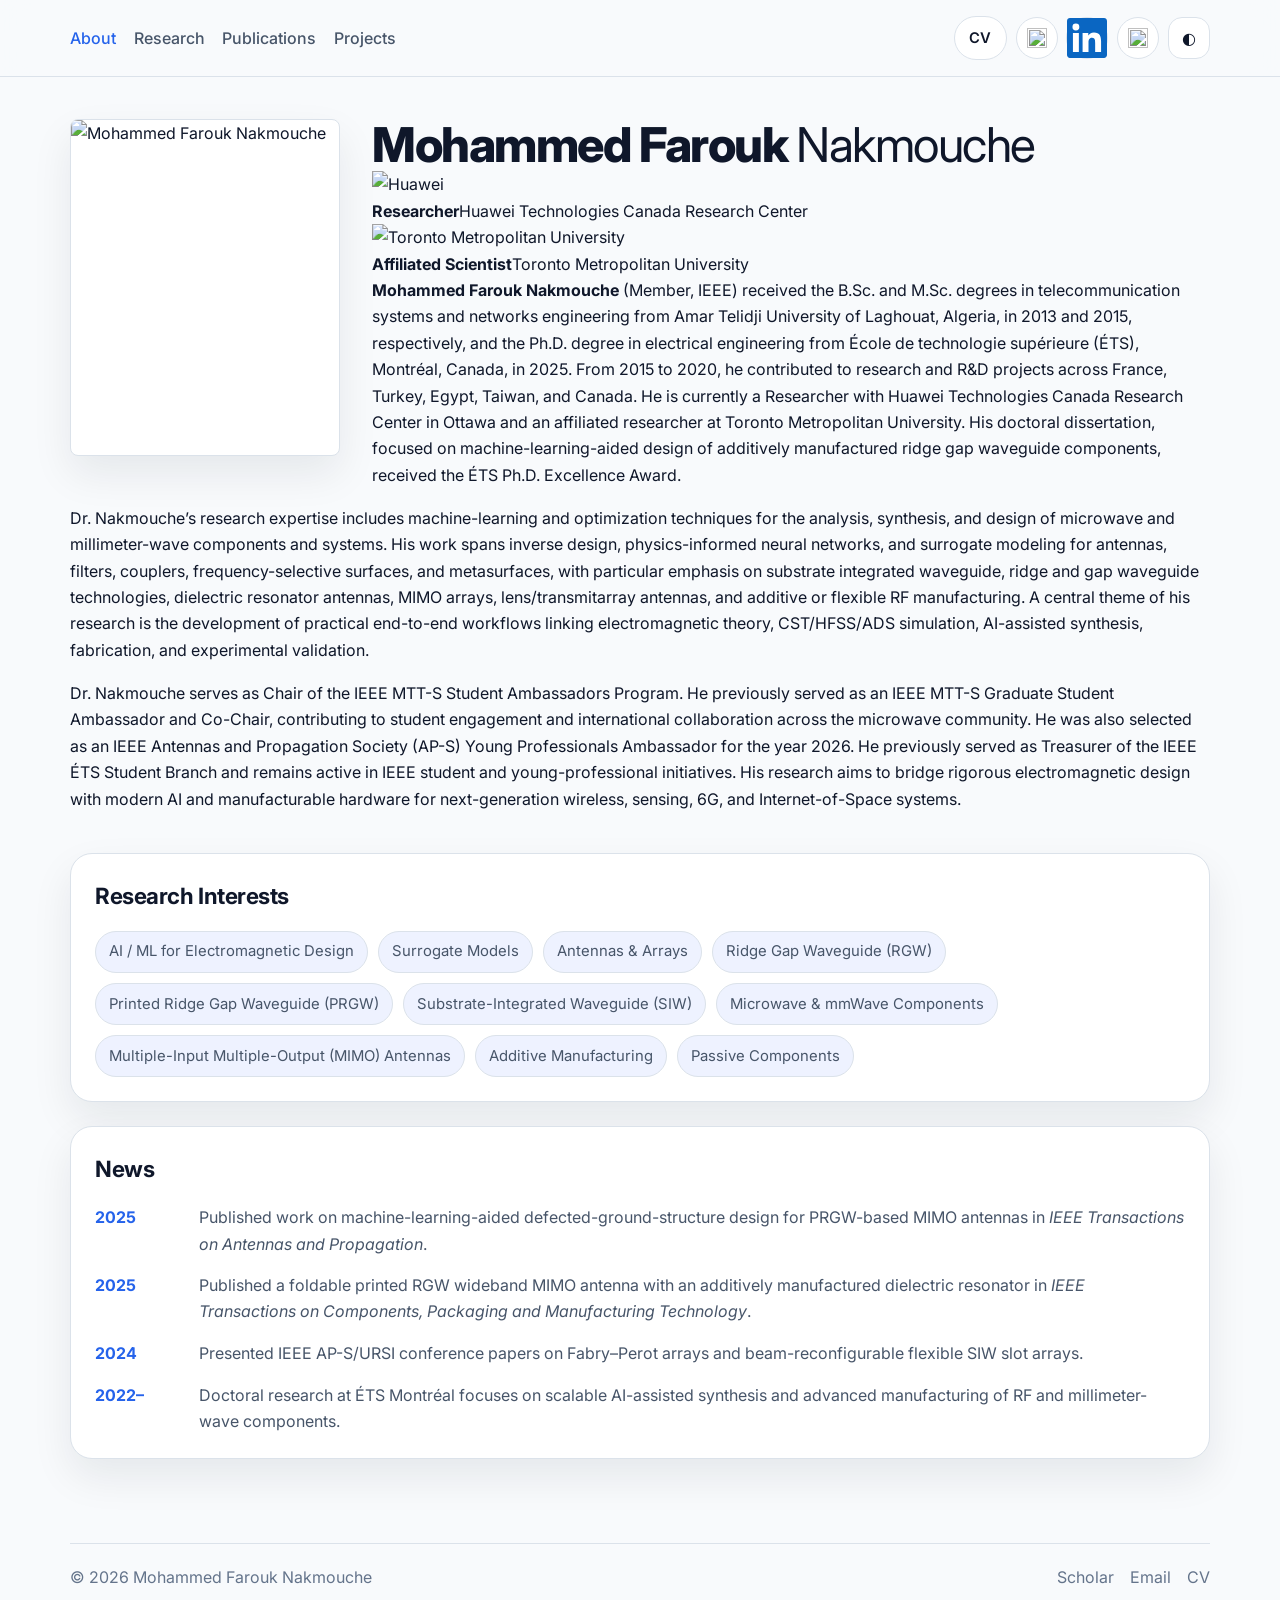
==== index.html @ 58ed33e0 "Add branded affiliation badges below profile name" ====
<!DOCTYPE html>
<html lang="en">
<head>
  <meta charset="UTF-8" />
  <meta name="viewport" content="width=device-width, initial-scale=1.0" />
  <meta name="description" content="Mohammed Farouk Nakmouche — RF, microwave, millimeter-wave antennas, waveguides, additive manufacturing, and AI-assisted electromagnetic design." />
  <title>Mohammed Farouk Nakmouche | About</title>
  <link rel="preconnect" href="https://fonts.googleapis.com" />
  <link rel="preconnect" href="https://fonts.gstatic.com" crossorigin />
  <link href="https://fonts.googleapis.com/css2?family=Inter:wght@400;500;600;700;800&display=swap" rel="stylesheet" />
  <link rel="stylesheet" href="assets/styles.css" />
</head>
<body data-page="about">
  <header class="site-header">
    <div class="container header-inner">
      <button class="menu-button" id="menuToggle" aria-label="Toggle navigation">☰</button>
      <nav class="nav-links" id="siteNav" aria-label="Main navigation">
        <a href="index.html" data-nav="about">About</a>
        <a href="research.html" data-nav="research">Research</a>
        <a href="publications.html" data-nav="publications">Publications</a>
        <a href="projects.html" data-nav="projects">Projects</a>
        <a href="cv.pdf" target="_blank" rel="noopener">CV</a>
      </nav>
      <div class="header-actions">
        <a class="mini-link" href="https://scholar.google.com/citations?user=iKEzXvEAAAAJ&hl=en" target="_blank" rel="noopener">Scholar</a>
        <button class="icon-button" id="themeToggle" aria-label="Toggle color theme">◐</button>
      </div>
    </div>
  </header>

  <main class="page-shell">
    <div class="container">
      <section class="profile-grid">
        <div>
          <img src="Images/profile.png" alt="Mohammed Farouk Nakmouche" class="profile-photo" />
        </div>
        <div class="profile-copy">
          <h1 class="profile-name"><span style="font-weight:800;">Mohammed Farouk</span> <span style="font-weight:400;">Nakmouche</span></h1>
          <div class="affiliation-list" aria-label="Current affiliations">
            <div class="affiliation-item">
              <span class="affiliation-logo-wrap huawei-logo-wrap"><img src="https://upload.wikimedia.org/wikipedia/commons/0/07/Huawei_wordmark.svg" alt="Huawei" class="affiliation-logo huawei-logo" /></span>
              <span class="affiliation-text"><strong>Researcher</strong><span>Huawei Technologies Canada Research Center</span></span>
            </div>
            <div class="affiliation-item">
              <span class="affiliation-logo-wrap tmu-logo-wrap"><img src="https://upload.wikimedia.org/wikipedia/commons/9/9f/TMU_logo.svg" alt="Toronto Metropolitan University" class="affiliation-logo tmu-logo" /></span>
              <span class="affiliation-text"><strong>Affiliated Scientist</strong><span>Toronto Metropolitan University</span></span>
            </div>
          </div>
          <p><strong>Mohammed Farouk Nakmouche</strong> (Member, IEEE) received the B.Sc. and M.Sc. degrees in telecommunication systems and networks engineering from Amar Telidji University of Laghouat, Algeria, in 2013 and 2015, respectively, and the Ph.D. degree in electrical engineering from École de technologie supérieure (ÉTS), Montréal, Canada, in 2025. From 2015 to 2020, he contributed to research and R&amp;D projects across France, Turkey, Egypt, Taiwan, and Canada. He is currently a Researcher with Huawei Technologies Canada Research Center in Ottawa and an affiliated researcher at Toronto Metropolitan University. His doctoral dissertation, focused on machine-learning-aided design of additively manufactured ridge gap waveguide components, received the ÉTS Ph.D. Excellence Award.</p>
          <p>Dr. Nakmouche’s research expertise includes machine-learning and optimization techniques for the analysis, synthesis, and design of microwave and millimeter-wave components and systems. His work spans inverse design, physics-informed neural networks, and surrogate modeling for antennas, filters, couplers, frequency-selective surfaces, and metasurfaces, with particular emphasis on substrate integrated waveguide, ridge and gap waveguide technologies, dielectric resonator antennas, MIMO arrays, lens/transmitarray antennas, and additive or flexible RF manufacturing. A central theme of his research is the development of practical end-to-end workflows linking electromagnetic theory, CST/HFSS/ADS simulation, AI-assisted synthesis, fabrication, and experimental validation.</p>
          <p>Dr. Nakmouche serves as Chair of the IEEE MTT-S Student Ambassadors Program. He previously served as an IEEE MTT-S Graduate Student Ambassador and Co-Chair, contributing to student engagement and international collaboration across the microwave community. He was also selected as an IEEE Antennas and Propagation Society (AP-S) Young Professionals Ambassador for the year 2026. He previously served as Treasurer of the IEEE ÉTS Student Branch and remains active in IEEE student and young-professional initiatives. His research aims to bridge rigorous electromagnetic design with modern AI and manufacturable hardware for next-generation wireless, sensing, 6G, and Internet-of-Space systems.</p>
        </div>
      </section>

      <section class="section-block">
        <h2 class="section-title">Research Interests</h2>
        <div class="interest-list">
          <span class="interest-pill">AI / ML for Electromagnetic Design</span>
          <span class="interest-pill">Surrogate Models</span>
          <span class="interest-pill">Antennas &amp; Arrays</span>
          <span class="interest-pill">Ridge Gap Waveguide (RGW)</span>
          <span class="interest-pill">Printed Ridge Gap Waveguide (PRGW)</span>
          <span class="interest-pill">Substrate-Integrated Waveguide (SIW)</span>
          <span class="interest-pill">Microwave &amp; mmWave Components</span>
          <span class="interest-pill">Multiple-Input Multiple-Output (MIMO) Antennas</span>
          <span class="interest-pill">Additive Manufacturing</span>
          <span class="interest-pill">Passive Components</span>
        </div>
      </section>

      <section class="section-block">
        <h2 class="section-title">News</h2>
        <div class="news-list">
          <article class="news-item"><div class="news-date">2025</div><p class="news-text">Published work on machine-learning-aided defected-ground-structure design for PRGW-based MIMO antennas in <em>IEEE Transactions on Antennas and Propagation</em>.</p></article>
          <article class="news-item"><div class="news-date">2025</div><p class="news-text">Published a foldable printed RGW wideband MIMO antenna with an additively manufactured dielectric resonator in <em>IEEE Transactions on Components, Packaging and Manufacturing Technology</em>.</p></article>
          <article class="news-item"><div class="news-date">2024</div><p class="news-text">Presented IEEE AP-S/URSI conference papers on Fabry–Perot arrays and beam-reconfigurable flexible SIW slot arrays.</p></article>
          <article class="news-item"><div class="news-date">2022–</div><p class="news-text">Doctoral research at ÉTS Montréal focuses on scalable AI-assisted synthesis and advanced manufacturing of RF and millimeter-wave components.</p></article>
        </div>
      </section>
    </div>
  </main>

  <footer class="site-footer"><div class="container footer-inner"><span>© <span id="footerYear"></span> Mohammed Farouk Nakmouche</span><div class="footer-links"><a href="https://scholar.google.com/citations?user=iKEzXvEAAAAJ&hl=en" target="_blank" rel="noopener">Scholar</a><a href="mailto:mohammed-farouk.nakmouche.1@ens.etsmtl.ca">Email</a><a href="cv.pdf">CV</a></div></div></footer>
  <script src="assets/script.js"></script>
</body>
</html>
---- assets/styles.css ----
:root {
  --bg: #f8fafc;
  --surface: #ffffff;
  --surface-alt: #eef2ff;
  --border: #dbe2ea;
  --text: #0f172a;
  --text-soft: #475569;
  --muted: #64748b;
  --accent: #2563eb;
  --accent-soft: #dbeafe;
  --shadow: 0 18px 40px rgba(15, 23, 42, 0.08);
  --radius: 22px;
}
body[data-theme="dark"] {
  --bg: #0f172a;
  --surface: #111827;
  --surface-alt: #172554;
  --border: #243244;
  --text: #e5eefb;
  --text-soft: #cbd5e1;
  --muted: #93a4b8;
  --accent: #60a5fa;
  --accent-soft: #1e3a8a;
  --shadow: 0 18px 40px rgba(0, 0, 0, 0.32);
}
* { box-sizing: border-box; }
html { scroll-behavior: smooth; }
body {
  margin: 0;
  font-family: Inter, Arial, sans-serif;
  background: var(--bg);
  color: var(--text);
  line-height: 1.65;
}
a { color: inherit; text-decoration: none; }
img { max-width: 100%; display: block; }
.container { width: min(1140px, calc(100% - 2rem)); margin: 0 auto; }
.site-header {
  position: sticky; top: 0; z-index: 20;
  background: color-mix(in srgb, var(--bg) 88%, transparent);
  backdrop-filter: blur(14px);
  border-bottom: 1px solid var(--border);
}
.header-inner { display: flex; align-items: center; justify-content: space-between; gap: 1rem; min-height: 76px; }
.site-brand { display: none; }
.nav-links { display: flex; align-items: center; gap: 1.1rem; }
.nav-links a { color: var(--text-soft); font-weight: 500; }
.nav-links a.active, .nav-links a:hover { color: var(--accent); }
.header-actions { display: flex; align-items: center; gap: 0.55rem; }
.mini-link {
  display: inline-flex;
  align-items: center;
  justify-content: center;
  min-height: 42px;
  padding: 0.55rem 0.9rem;
  border: 1px solid var(--border);
  border-radius: 999px;
  color: var(--text-soft);
  font-size: 0.92rem;
  font-weight: 600;
  background: var(--surface);
}
.mini-link:hover,
.social-icon:hover {
  border-color: color-mix(in srgb, var(--accent) 45%, var(--border));
  transform: translateY(-1px);
}
.cv-link { color: var(--text); }
.social-icon {
  width: 42px;
  height: 42px;
  display: inline-flex;
  align-items: center;
  justify-content: center;
  border: 1px solid var(--border);
  border-radius: 999px;
  background: var(--surface);
  transition: transform 0.18s ease, border-color 0.18s ease;
}
.social-icon img {
  width: 20px;
  height: 20px;
  object-fit: contain;
}
.icon-button, .menu-button {
  border: 1px solid var(--border); background: var(--surface); color: var(--text);
  border-radius: 14px; cursor: pointer;
}
.icon-button { width: 42px; height: 42px; font-size: 1rem; }
.menu-button { display: none; width: 44px; height: 44px; font-size: 1.25rem; }
.page-shell { padding: 2.6rem 0 4rem; }

/* About-page biography: reference-style wrapped layout. */
.profile-grid { display: block; }
.profile-grid::after { content: ""; display: block; clear: both; }
.profile-grid > div:first-child {
  float: left;
  width: 270px;
  margin: 0 2rem 1rem 0;
}
.profile-copy { display: block; }
.profile-photo {
  width: 100%;
  aspect-ratio: 4 / 5;
  object-fit: cover;
  object-position: center top;
  border-radius: 8px;
  box-shadow: var(--shadow);
  border: 1px solid var(--border);
  background: var(--surface);
}
.profile-name, .page-heading { margin: 0; font-size: clamp(2rem, 4vw, 3rem); line-height: 1.1; letter-spacing: -0.03em; }
.profile-subtitle, .page-description { color: var(--text-soft); font-size: 1.06rem; margin-top: 0.7rem; }
.profile-copy p { margin: 0 0 1.05rem; }
.profile-links, .scholar-actions { display: flex; flex-wrap: wrap; gap: 0.8rem; margin-top: 1.3rem; }
.button-link, .pub-link, .project-link {
  display: inline-flex; align-items: center; justify-content: center; gap: 0.35rem;
  padding: 0.78rem 1rem; border-radius: 14px; border: 1px solid var(--border);
  background: var(--surface); color: var(--text); font-weight: 600;
}
.button-link.primary, .project-link, .pub-link { background: var(--accent); color: white; border-color: transparent; }
.section-block, .research-intro, .research-map, .pub-category, .search-box {
  background: var(--surface); border: 1px solid var(--border); border-radius: var(--radius);
  box-shadow: var(--shadow); padding: 1.5rem; margin-top: 1.5rem;
}
.section-title, .pub-category-title { margin: 0 0 1rem; font-size: 1.4rem; letter-spacing: -0.02em; }
.interest-list, .project-tags { display: flex; flex-wrap: wrap; gap: 0.65rem; }
.interest-pill, .project-tags span {
  display: inline-flex; padding: 0.48rem 0.8rem; border-radius: 999px;
  background: var(--surface-alt); color: var(--text-soft); border: 1px solid var(--border); font-size: 0.93rem;
}
.news-list { display: grid; gap: 0.95rem; }
.news-item { display: grid; grid-template-columns: 88px 1fr; gap: 1rem; align-items: start; }
.news-date { font-weight: 700; color: var(--accent); }
.news-text { margin: 0; color: var(--text-soft); }
.scholar-block { display: flex; align-items: center; justify-content: space-between; gap: 1rem; }
.muted-copy { margin: 0; color: var(--muted); }
.research-map-title { margin: 0 0 1rem; font-weight: 700; }
.research-flow { display: flex; align-items: center; justify-content: space-between; gap: 1rem; flex-wrap: wrap; }
.flow-node, .flow-arrow {
  background: var(--surface-alt); border: 1px solid var(--border); border-radius: 18px; padding: 1rem 1.2rem; font-weight: 600;
}
.flow-arrow { background: transparent; border: none; padding: 0; font-size: 1.5rem; color: var(--accent); }
.pillar-grid, .direction-list { display: grid; grid-template-columns: repeat(3, 1fr); gap: 1rem; }
.pillar-card, .direction-item {
  border: 1px solid var(--border); border-radius: 18px; padding: 1.2rem; background: var(--surface);
}
.pillar-card h3, .direction-item h3 { margin: 0.3rem 0 0.5rem; font-size: 1.05rem; }
.pillar-card p, .direction-item p { margin: 0; color: var(--text-soft); }
.pillar-number { font-size: 0.88rem; color: var(--accent); font-weight: 800; letter-spacing: 0.12em; }
.page-header-row { display: flex; align-items: end; justify-content: space-between; gap: 1rem; flex-wrap: wrap; }
body[data-page="publications"] .page-header-row > .button-link { display: none; }
.search-box input {
  width: 100%; border: 1px solid var(--border); border-radius: 14px; padding: 0.95rem 1rem; background: var(--bg); color: var(--text);
}
.year-group + .year-group { margin-top: 1.35rem; }
.year-label { margin: 0 0 0.8rem; font-size: 1rem; color: var(--muted); }
.publication-list { display: grid; gap: 0.9rem; }
.publication-item {
  display: flex; align-items: flex-start; justify-content: space-between; gap: 1rem;
  border: 1px solid var(--border); border-radius: 18px; padding: 1rem; background: var(--bg);
}
.publication-heading { display: flex; align-items: center; gap: 0.65rem; flex-wrap: wrap; }
.publication-type {
  display: inline-flex;
  align-items: center;
  padding: 0.28rem 0.58rem;
  border-radius: 999px;
  border: 1px solid var(--border);
  background: var(--accent-soft);
  color: var(--accent);
  font-size: 0.74rem;
  font-weight: 800;
  letter-spacing: 0.04em;
  white-space: nowrap;
}
.publication-title { margin: 0; font-weight: 700; }
.publication-title a:hover { color: var(--accent); text-decoration: underline; text-underline-offset: 3px; }
.publication-authors, .publication-venue { margin: 0.25rem 0 0; color: var(--text-soft); }
.publication-actions { display: flex; align-items: center; }
.no-results { display: none; margin: 1rem 0 0; color: var(--muted); }
.project-grid { display: grid; grid-template-columns: repeat(2, 1fr); gap: 1.25rem; margin-top: 1.4rem; }
.project-card {
  background: var(--surface); border: 1px solid var(--border); border-radius: 24px; overflow: hidden; box-shadow: var(--shadow);
}
.project-image-link { display: block; background: var(--bg); }
.project-paper-image { width: 100%; aspect-ratio: 16 / 10; object-fit: cover; }
.project-body { padding: 1.2rem; }
.project-kicker { font-size: 0.86rem; text-transform: uppercase; letter-spacing: 0.12em; color: var(--accent); font-weight: 800; }
.project-title { margin: 0.4rem 0 0.6rem; font-size: 1.24rem; line-height: 1.25; }
.project-body p { margin: 0 0 0.9rem; color: var(--text-soft); }
.site-footer { padding: 1.25rem 0 2.25rem; }
.footer-inner { display: flex; justify-content: space-between; gap: 1rem; align-items: center; color: var(--muted); border-top: 1px solid var(--border); padding-top: 1.25rem; }
.footer-links { display: flex; gap: 1rem; flex-wrap: wrap; }

@media (max-width: 900px) {
  .profile-grid > div:first-child {
    float: none;
    width: min(300px, 100%);
    margin: 0 0 1.5rem;
  }
  .pillar-grid, .direction-list, .project-grid { grid-template-columns: 1fr; }
  .scholar-block { flex-direction: column; align-items: flex-start; }
}
@media (max-width: 760px) {
  .header-inner { gap: 0.45rem; }
  .menu-button { display: inline-flex; align-items: center; justify-content: center; }
  .nav-links {
    display: none; position: absolute; top: 76px; left: 1rem; right: 1rem; flex-direction: column; align-items: flex-start;
    background: var(--surface); border: 1px solid var(--border); border-radius: 18px; padding: 1rem; box-shadow: var(--shadow);
  }
  .nav-links.open { display: flex; }
  .header-actions { gap: 0.35rem; }
  .header-actions .mini-link { display: inline-flex; min-height: 36px; padding: 0.42rem 0.68rem; font-size: 0.84rem; }
  .social-icon, .icon-button { width: 36px; height: 36px; }
  .social-icon img { width: 18px; height: 18px; }
  .publication-item, .news-item, .footer-inner { grid-template-columns: 1fr; flex-direction: column; align-items: flex-start; }
}
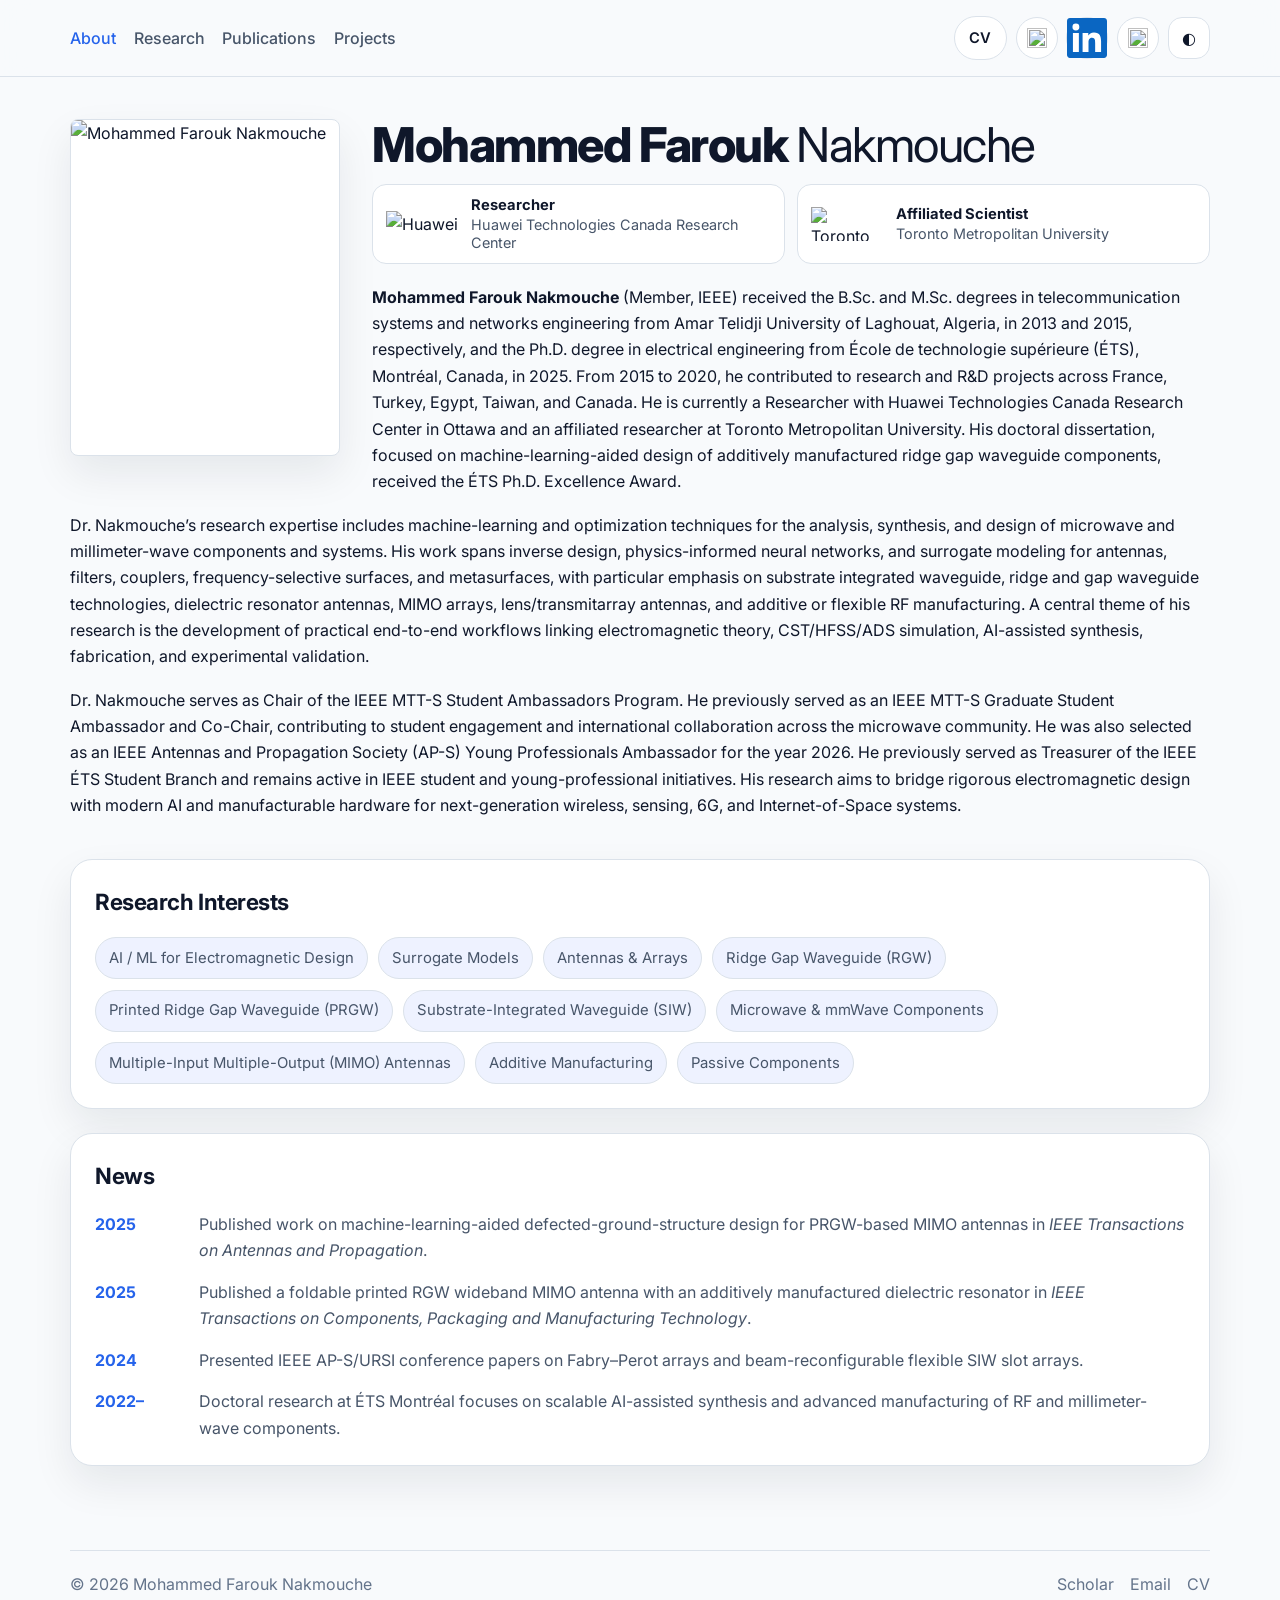
==== commit 57a7227d: "Polish responsive affiliation layout" ====
--- a/index.html
+++ b/index.html
@@ -9,6 +9,66 @@
   <link rel="preconnect" href="https://fonts.gstatic.com" crossorigin />
   <link href="https://fonts.googleapis.com/css2?family=Inter:wght@400;500;600;700;800&display=swap" rel="stylesheet" />
   <link rel="stylesheet" href="assets/styles.css" />
+  <style>
+    .affiliation-list {
+      display: flex;
+      flex-wrap: wrap;
+      gap: 0.7rem;
+      margin: 0.8rem 0 1.25rem;
+    }
+    .affiliation-item {
+      flex: 1 1 320px;
+      max-width: 470px;
+      min-width: 0;
+      display: flex;
+      align-items: center;
+      gap: 0.8rem;
+      padding: 0.68rem 0.82rem;
+      border: 1px solid var(--border);
+      border-radius: 14px;
+      background: var(--surface);
+    }
+    .affiliation-logo-wrap {
+      flex: 0 0 72px;
+      height: 38px;
+      display: flex;
+      align-items: center;
+      justify-content: center;
+    }
+    .affiliation-logo {
+      max-width: 72px;
+      max-height: 36px;
+      width: auto;
+      height: auto;
+      object-fit: contain;
+    }
+    .tmu-logo { max-height: 34px; }
+    .affiliation-text {
+      min-width: 0;
+      display: flex;
+      flex-direction: column;
+      gap: 0.08rem;
+      line-height: 1.25;
+      color: var(--text-soft);
+      font-size: 0.9rem;
+    }
+    .affiliation-text strong {
+      color: var(--text);
+      font-size: 0.92rem;
+      font-weight: 700;
+    }
+    @media (max-width: 640px) {
+      .affiliation-list { gap: 0.55rem; }
+      .affiliation-item {
+        flex-basis: 100%;
+        max-width: none;
+        padding: 0.62rem 0.7rem;
+      }
+      .affiliation-logo-wrap { flex-basis: 62px; }
+      .affiliation-logo { max-width: 62px; max-height: 32px; }
+      .profile-name { font-size: clamp(2rem, 11vw, 2.8rem); }
+    }
+  </style>
 </head>
 <body data-page="about">
   <header class="site-header">
@@ -38,11 +98,11 @@
           <h1 class="profile-name"><span style="font-weight:800;">Mohammed Farouk</span> <span style="font-weight:400;">Nakmouche</span></h1>
           <div class="affiliation-list" aria-label="Current affiliations">
             <div class="affiliation-item">
-              <span class="affiliation-logo-wrap huawei-logo-wrap"><img src="https://upload.wikimedia.org/wikipedia/commons/0/07/Huawei_wordmark.svg" alt="Huawei" class="affiliation-logo huawei-logo" /></span>
+              <span class="affiliation-logo-wrap"><img src="https://upload.wikimedia.org/wikipedia/commons/0/07/Huawei_wordmark.svg" alt="Huawei" class="affiliation-logo huawei-logo" /></span>
               <span class="affiliation-text"><strong>Researcher</strong><span>Huawei Technologies Canada Research Center</span></span>
             </div>
             <div class="affiliation-item">
-              <span class="affiliation-logo-wrap tmu-logo-wrap"><img src="https://upload.wikimedia.org/wikipedia/commons/9/9f/TMU_logo.svg" alt="Toronto Metropolitan University" class="affiliation-logo tmu-logo" /></span>
+              <span class="affiliation-logo-wrap"><img src="https://upload.wikimedia.org/wikipedia/commons/9/9f/TMU_logo.svg" alt="Toronto Metropolitan University" class="affiliation-logo tmu-logo" /></span>
               <span class="affiliation-text"><strong>Affiliated Scientist</strong><span>Toronto Metropolitan University</span></span>
             </div>
           </div>
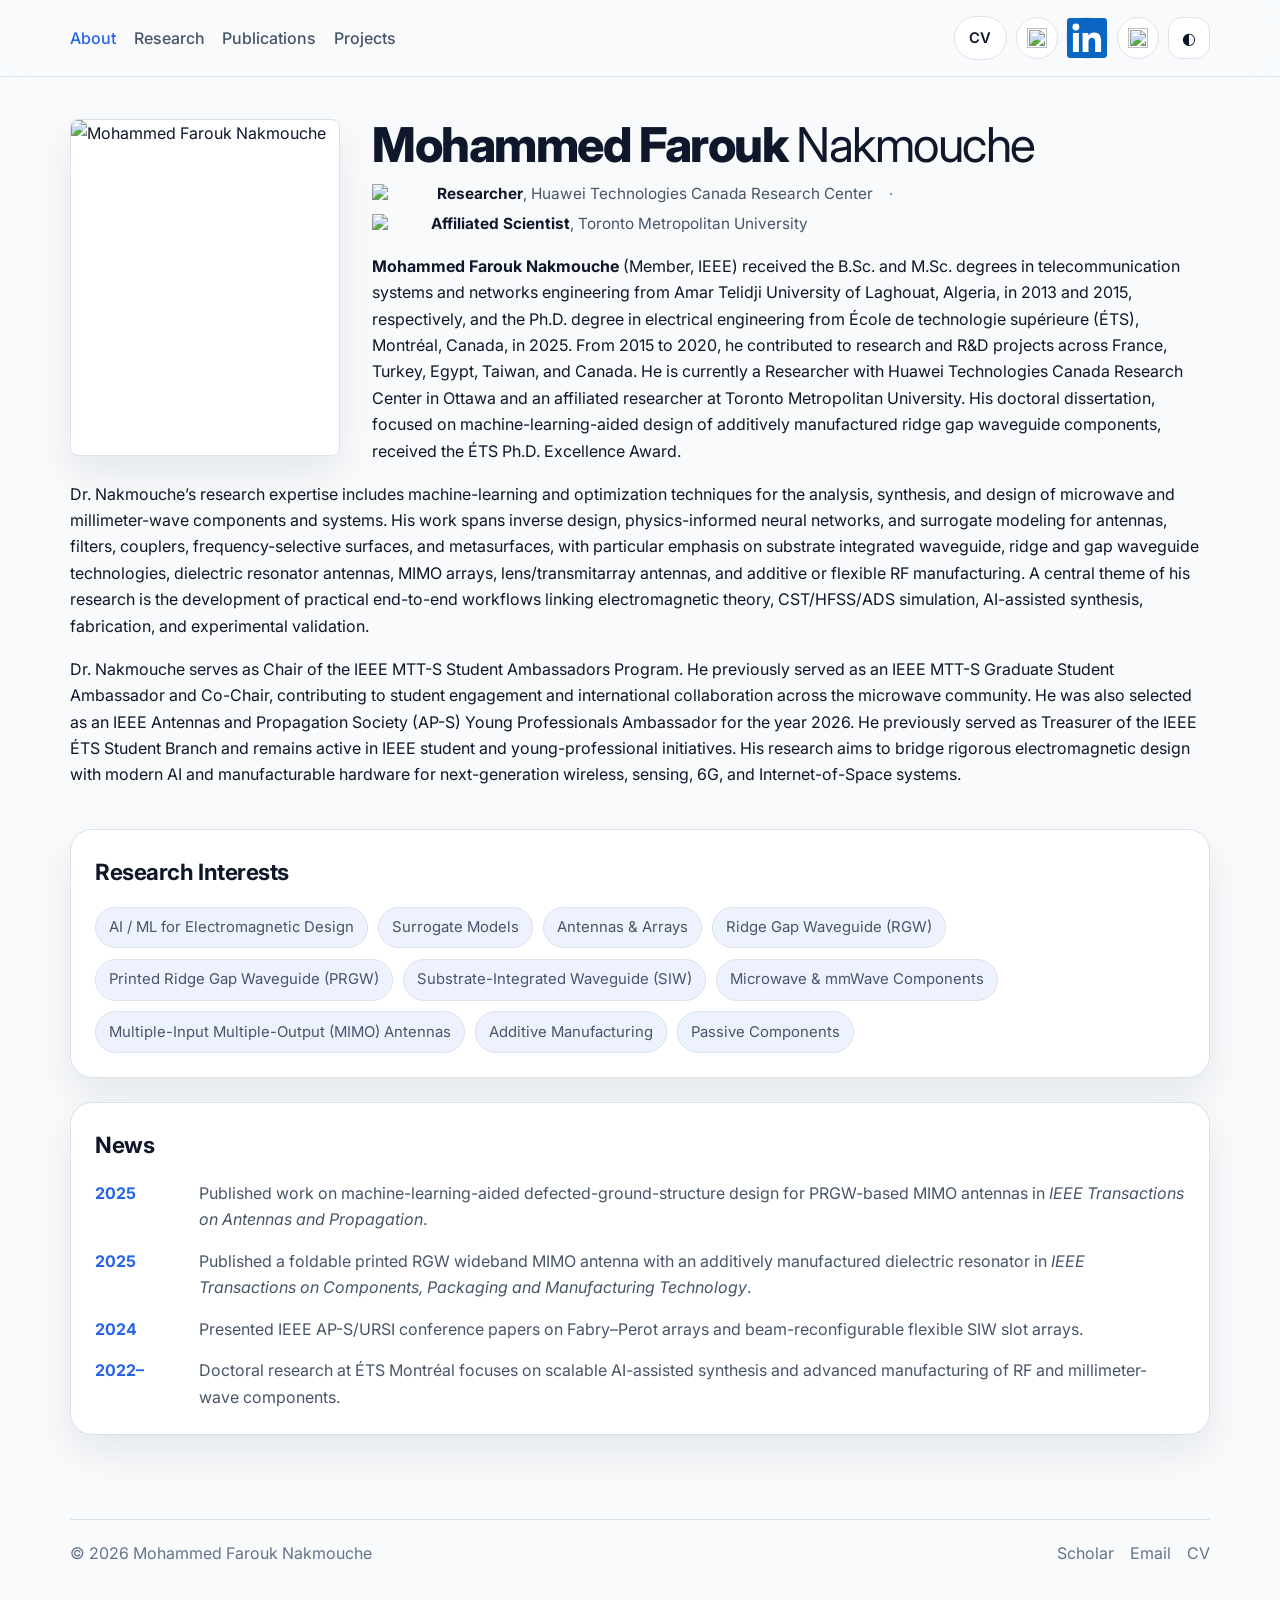
==== commit e5db9f52: "Simplify affiliations with small logos" ====
--- a/index.html
+++ b/index.html
@@ -10,62 +10,48 @@
   <link href="https://fonts.googleapis.com/css2?family=Inter:wght@400;500;600;700;800&display=swap" rel="stylesheet" />
   <link rel="stylesheet" href="assets/styles.css" />
   <style>
-    .affiliation-list {
+    .profile-affiliations {
       display: flex;
       flex-wrap: wrap;
-      gap: 0.7rem;
-      margin: 0.8rem 0 1.25rem;
+      align-items: center;
+      gap: 0.55rem 1rem;
+      margin: 0.7rem 0 1.15rem;
+      color: var(--text-soft);
+      font-size: 0.96rem;
+      line-height: 1.4;
     }
-    .affiliation-item {
-      flex: 1 1 320px;
-      max-width: 470px;
-      min-width: 0;
-      display: flex;
+    .profile-affiliation {
+      display: inline-flex;
       align-items: center;
-      gap: 0.8rem;
-      padding: 0.68rem 0.82rem;
-      border: 1px solid var(--border);
-      border-radius: 14px;
-      background: var(--surface);
+      gap: 0.42rem;
     }
-    .affiliation-logo-wrap {
-      flex: 0 0 72px;
-      height: 38px;
-      display: flex;
-      align-items: center;
-      justify-content: center;
+    .profile-affiliation img {
+      width: auto;
+      height: 18px;
+      max-width: 58px;
+      object-fit: contain;
+      flex: 0 0 auto;
     }
-    .affiliation-logo {
-      max-width: 72px;
-      max-height: 36px;
-      width: auto;
-      height: auto;
-      object-fit: contain;
+    .profile-affiliation .tmu-small-logo {
+      height: 20px;
+      max-width: 52px;
     }
-    .tmu-logo { max-height: 34px; }
-    .affiliation-text {
-      min-width: 0;
-      display: flex;
-      flex-direction: column;
-      gap: 0.08rem;
-      line-height: 1.25;
-      color: var(--text-soft);
-      font-size: 0.9rem;
-    }
-    .affiliation-text strong {
+    .profile-affiliation strong {
       color: var(--text);
-      font-size: 0.92rem;
       font-weight: 700;
     }
+    .affiliation-separator {
+      color: var(--muted);
+    }
     @media (max-width: 640px) {
-      .affiliation-list { gap: 0.55rem; }
-      .affiliation-item {
-        flex-basis: 100%;
-        max-width: none;
-        padding: 0.62rem 0.7rem;
+      .profile-affiliations {
+        flex-direction: column;
+        align-items: flex-start;
+        gap: 0.42rem;
       }
-      .affiliation-logo-wrap { flex-basis: 62px; }
-      .affiliation-logo { max-width: 62px; max-height: 32px; }
+      .affiliation-separator { display: none; }
+      .profile-affiliation img { height: 17px; }
+      .profile-affiliation .tmu-small-logo { height: 19px; }
       .profile-name { font-size: clamp(2rem, 11vw, 2.8rem); }
     }
   </style>
@@ -96,15 +82,16 @@
         </div>
         <div class="profile-copy">
           <h1 class="profile-name"><span style="font-weight:800;">Mohammed Farouk</span> <span style="font-weight:400;">Nakmouche</span></h1>
-          <div class="affiliation-list" aria-label="Current affiliations">
-            <div class="affiliation-item">
-              <span class="affiliation-logo-wrap"><img src="https://upload.wikimedia.org/wikipedia/commons/0/07/Huawei_wordmark.svg" alt="Huawei" class="affiliation-logo huawei-logo" /></span>
-              <span class="affiliation-text"><strong>Researcher</strong><span>Huawei Technologies Canada Research Center</span></span>
-            </div>
-            <div class="affiliation-item">
-              <span class="affiliation-logo-wrap"><img src="https://upload.wikimedia.org/wikipedia/commons/9/9f/TMU_logo.svg" alt="Toronto Metropolitan University" class="affiliation-logo tmu-logo" /></span>
-              <span class="affiliation-text"><strong>Affiliated Scientist</strong><span>Toronto Metropolitan University</span></span>
-            </div>
+          <div class="profile-affiliations" aria-label="Current affiliations">
+            <span class="profile-affiliation">
+              <img src="https://upload.wikimedia.org/wikipedia/commons/0/07/Huawei_wordmark.svg" alt="Huawei" />
+              <span><strong>Researcher</strong>, Huawei Technologies Canada Research Center</span>
+            </span>
+            <span class="affiliation-separator">·</span>
+            <span class="profile-affiliation">
+              <img src="https://upload.wikimedia.org/wikipedia/commons/9/9f/TMU_logo.svg" alt="Toronto Metropolitan University" class="tmu-small-logo" />
+              <span><strong>Affiliated Scientist</strong>, Toronto Metropolitan University</span>
+            </span>
           </div>
           <p><strong>Mohammed Farouk Nakmouche</strong> (Member, IEEE) received the B.Sc. and M.Sc. degrees in telecommunication systems and networks engineering from Amar Telidji University of Laghouat, Algeria, in 2013 and 2015, respectively, and the Ph.D. degree in electrical engineering from École de technologie supérieure (ÉTS), Montréal, Canada, in 2025. From 2015 to 2020, he contributed to research and R&amp;D projects across France, Turkey, Egypt, Taiwan, and Canada. He is currently a Researcher with Huawei Technologies Canada Research Center in Ottawa and an affiliated researcher at Toronto Metropolitan University. His doctoral dissertation, focused on machine-learning-aided design of additively manufactured ridge gap waveguide components, received the ÉTS Ph.D. Excellence Award.</p>
           <p>Dr. Nakmouche’s research expertise includes machine-learning and optimization techniques for the analysis, synthesis, and design of microwave and millimeter-wave components and systems. His work spans inverse design, physics-informed neural networks, and surrogate modeling for antennas, filters, couplers, frequency-selective surfaces, and metasurfaces, with particular emphasis on substrate integrated waveguide, ridge and gap waveguide technologies, dielectric resonator antennas, MIMO arrays, lens/transmitarray antennas, and additive or flexible RF manufacturing. A central theme of his research is the development of practical end-to-end workflows linking electromagnetic theory, CST/HFSS/ADS simulation, AI-assisted synthesis, fabrication, and experimental validation.</p>
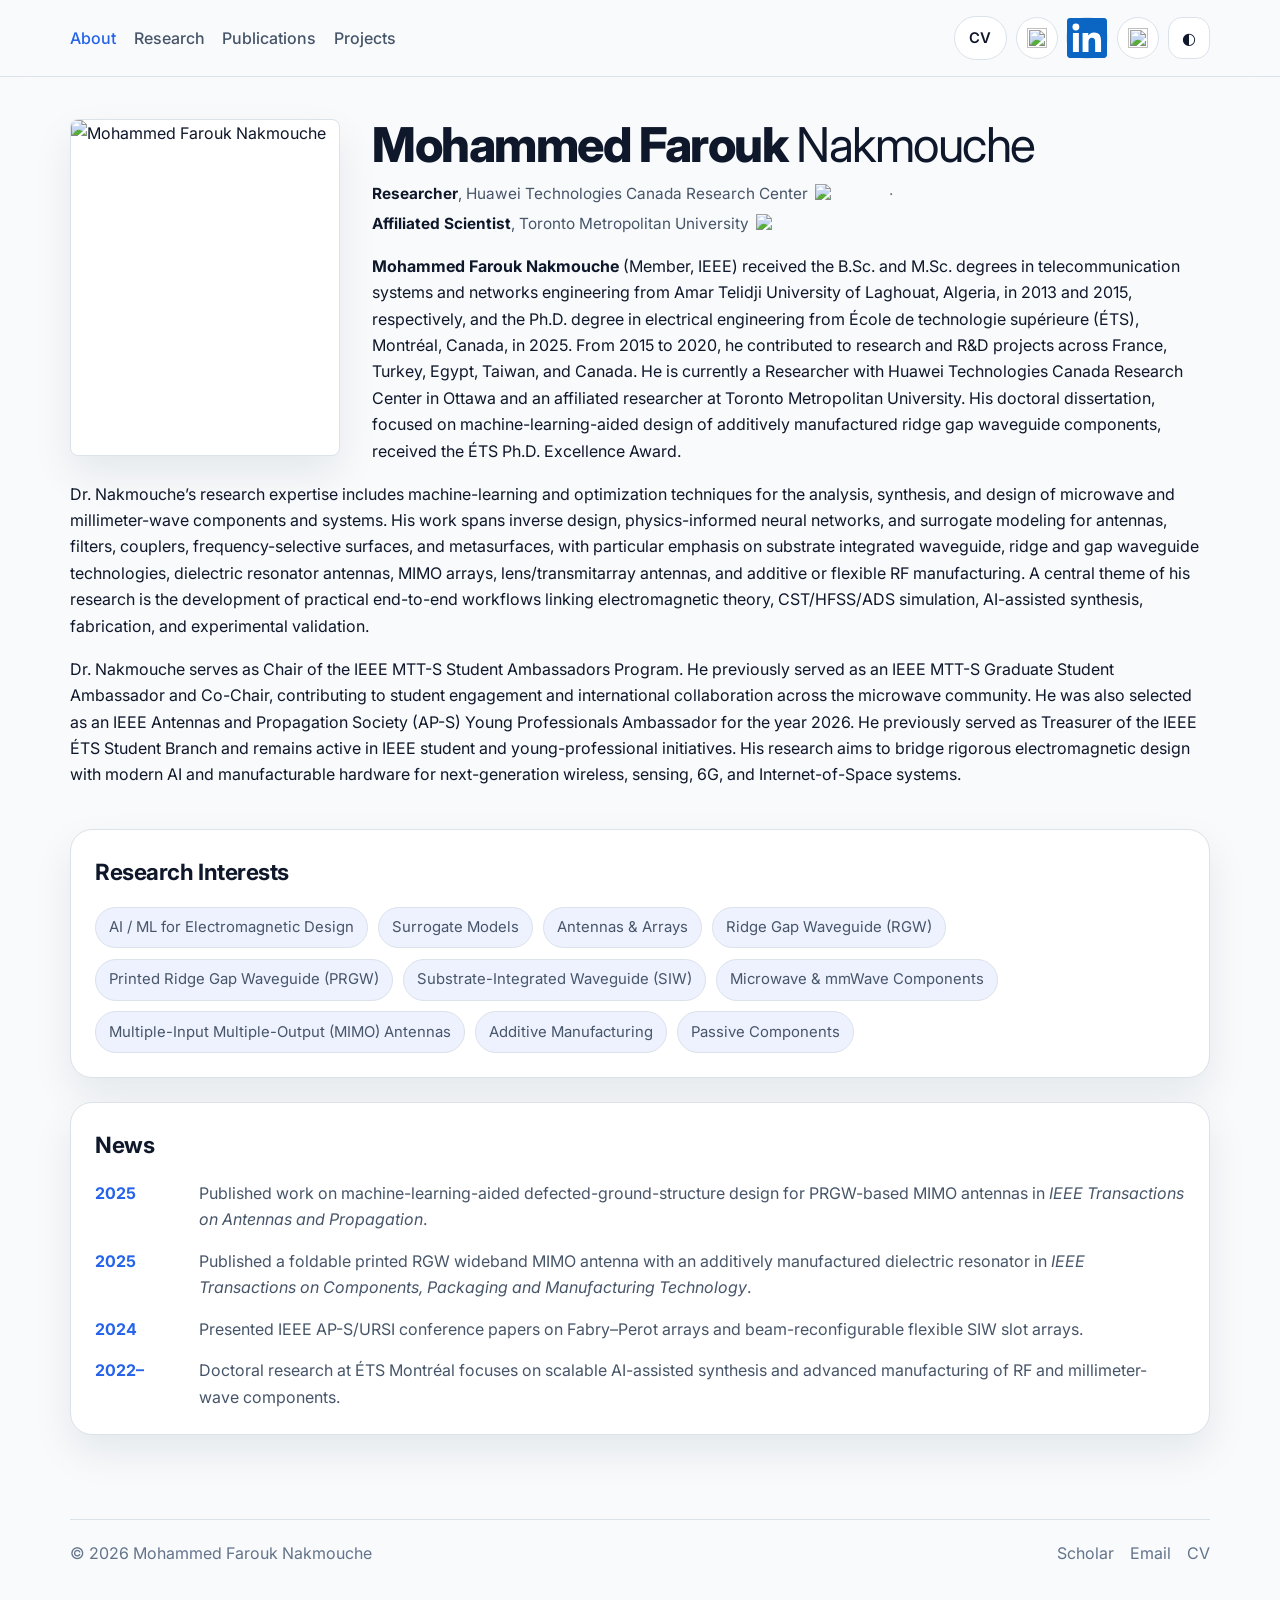
==== commit fd930615: "Move affiliation logos after text" ====
--- a/index.html
+++ b/index.html
@@ -84,13 +84,13 @@
           <h1 class="profile-name"><span style="font-weight:800;">Mohammed Farouk</span> <span style="font-weight:400;">Nakmouche</span></h1>
           <div class="profile-affiliations" aria-label="Current affiliations">
             <span class="profile-affiliation">
+              <span><strong>Researcher</strong>, Huawei Technologies Canada Research Center</span>
               <img src="https://upload.wikimedia.org/wikipedia/commons/0/07/Huawei_wordmark.svg" alt="Huawei" />
-              <span><strong>Researcher</strong>, Huawei Technologies Canada Research Center</span>
             </span>
             <span class="affiliation-separator">·</span>
             <span class="profile-affiliation">
+              <span><strong>Affiliated Scientist</strong>, Toronto Metropolitan University</span>
               <img src="https://upload.wikimedia.org/wikipedia/commons/9/9f/TMU_logo.svg" alt="Toronto Metropolitan University" class="tmu-small-logo" />
-              <span><strong>Affiliated Scientist</strong>, Toronto Metropolitan University</span>
             </span>
           </div>
           <p><strong>Mohammed Farouk Nakmouche</strong> (Member, IEEE) received the B.Sc. and M.Sc. degrees in telecommunication systems and networks engineering from Amar Telidji University of Laghouat, Algeria, in 2013 and 2015, respectively, and the Ph.D. degree in electrical engineering from École de technologie supérieure (ÉTS), Montréal, Canada, in 2025. From 2015 to 2020, he contributed to research and R&amp;D projects across France, Turkey, Egypt, Taiwan, and Canada. He is currently a Researcher with Huawei Technologies Canada Research Center in Ottawa and an affiliated researcher at Toronto Metropolitan University. His doctoral dissertation, focused on machine-learning-aided design of additively manufactured ridge gap waveguide components, received the ÉTS Ph.D. Excellence Award.</p>
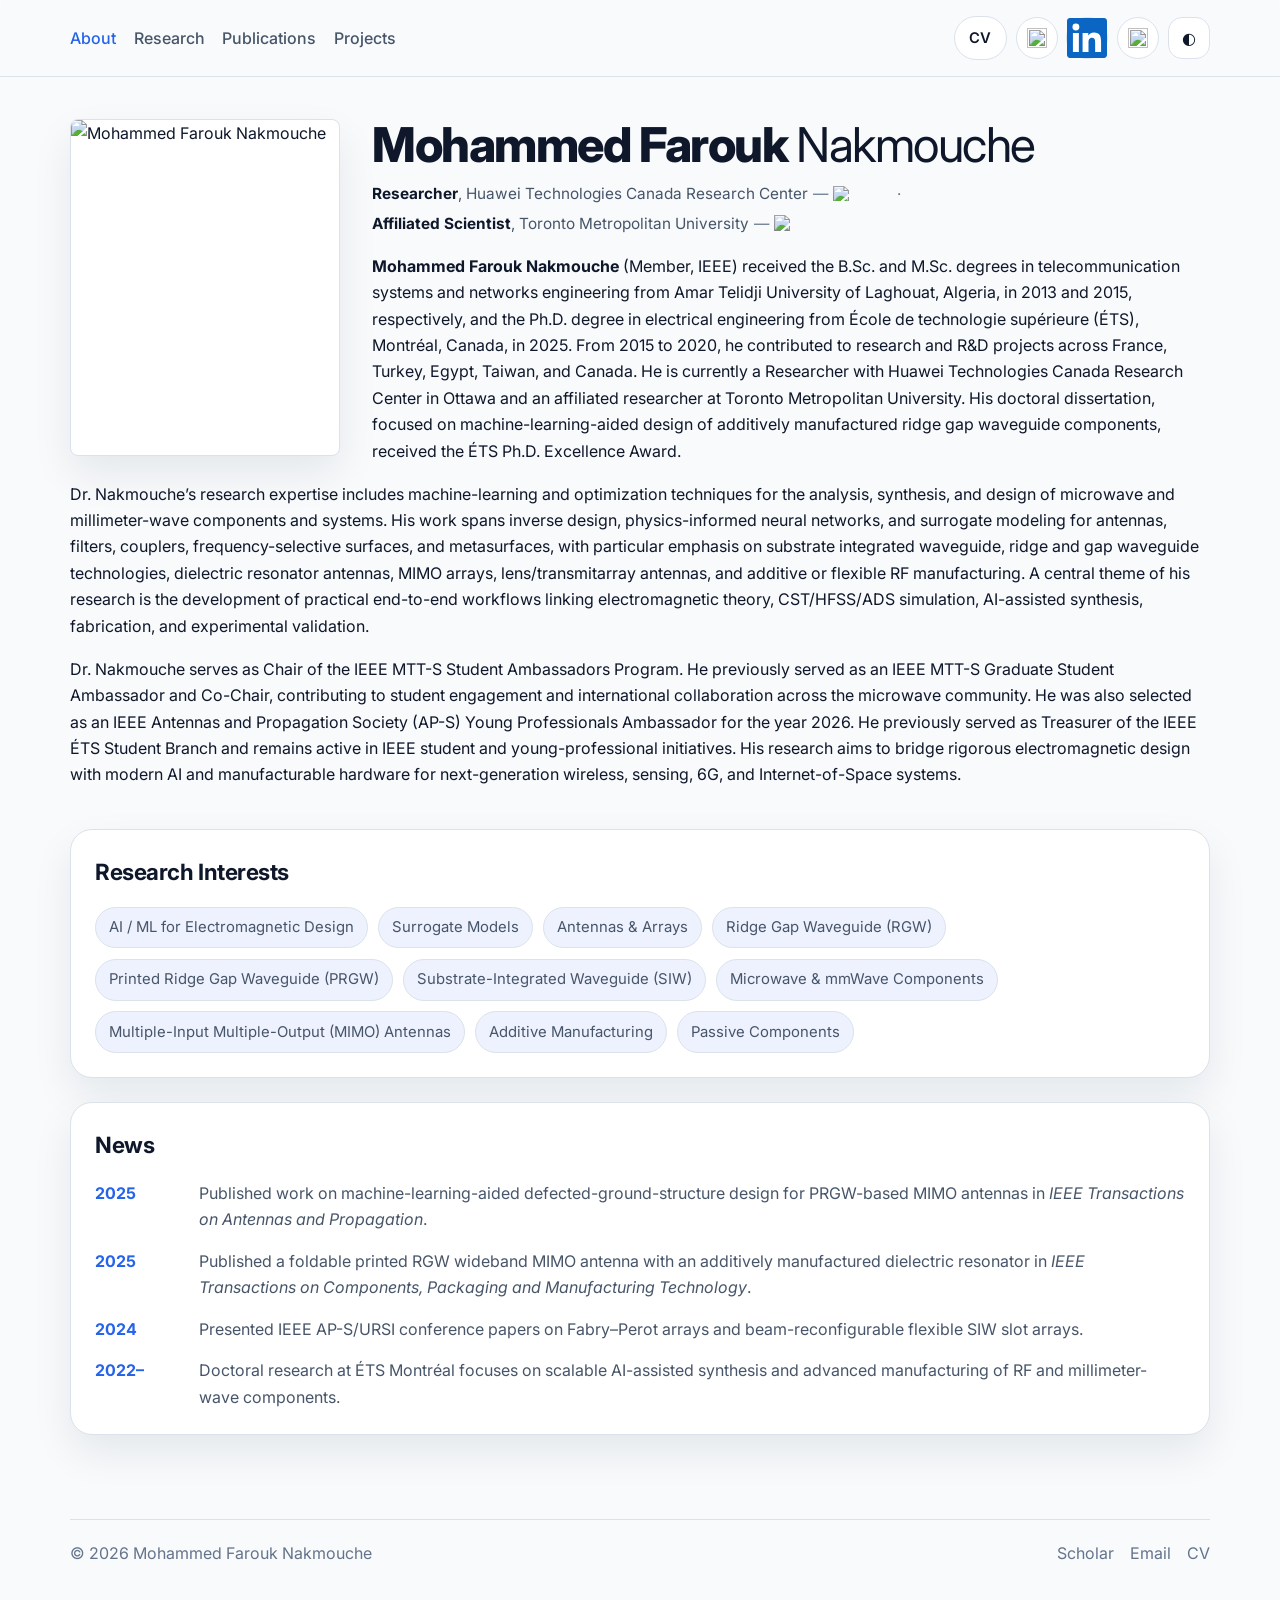
==== commit b10d5dcf: "Refine affiliation text and logo placement" ====
--- a/index.html
+++ b/index.html
@@ -23,23 +23,24 @@
     .profile-affiliation {
       display: inline-flex;
       align-items: center;
-      gap: 0.42rem;
+      gap: 0.32rem;
     }
     .profile-affiliation img {
       width: auto;
-      height: 18px;
-      max-width: 58px;
+      height: 15px;
+      max-width: 48px;
       object-fit: contain;
       flex: 0 0 auto;
     }
     .profile-affiliation .tmu-small-logo {
-      height: 20px;
-      max-width: 52px;
+      height: 17px;
+      max-width: 46px;
     }
     .profile-affiliation strong {
       color: var(--text);
       font-weight: 700;
     }
+    .logo-separator,
     .affiliation-separator {
       color: var(--muted);
     }
@@ -50,8 +51,8 @@
         gap: 0.42rem;
       }
       .affiliation-separator { display: none; }
-      .profile-affiliation img { height: 17px; }
-      .profile-affiliation .tmu-small-logo { height: 19px; }
+      .profile-affiliation img { height: 14px; max-width: 45px; }
+      .profile-affiliation .tmu-small-logo { height: 16px; max-width: 43px; }
       .profile-name { font-size: clamp(2rem, 11vw, 2.8rem); }
     }
   </style>
@@ -85,11 +86,13 @@
           <div class="profile-affiliations" aria-label="Current affiliations">
             <span class="profile-affiliation">
               <span><strong>Researcher</strong>, Huawei Technologies Canada Research Center</span>
+              <span class="logo-separator">—</span>
               <img src="https://upload.wikimedia.org/wikipedia/commons/0/07/Huawei_wordmark.svg" alt="Huawei" />
             </span>
             <span class="affiliation-separator">·</span>
             <span class="profile-affiliation">
               <span><strong>Affiliated Scientist</strong>, Toronto Metropolitan University</span>
+              <span class="logo-separator">—</span>
               <img src="https://upload.wikimedia.org/wikipedia/commons/9/9f/TMU_logo.svg" alt="Toronto Metropolitan University" class="tmu-small-logo" />
             </span>
           </div>
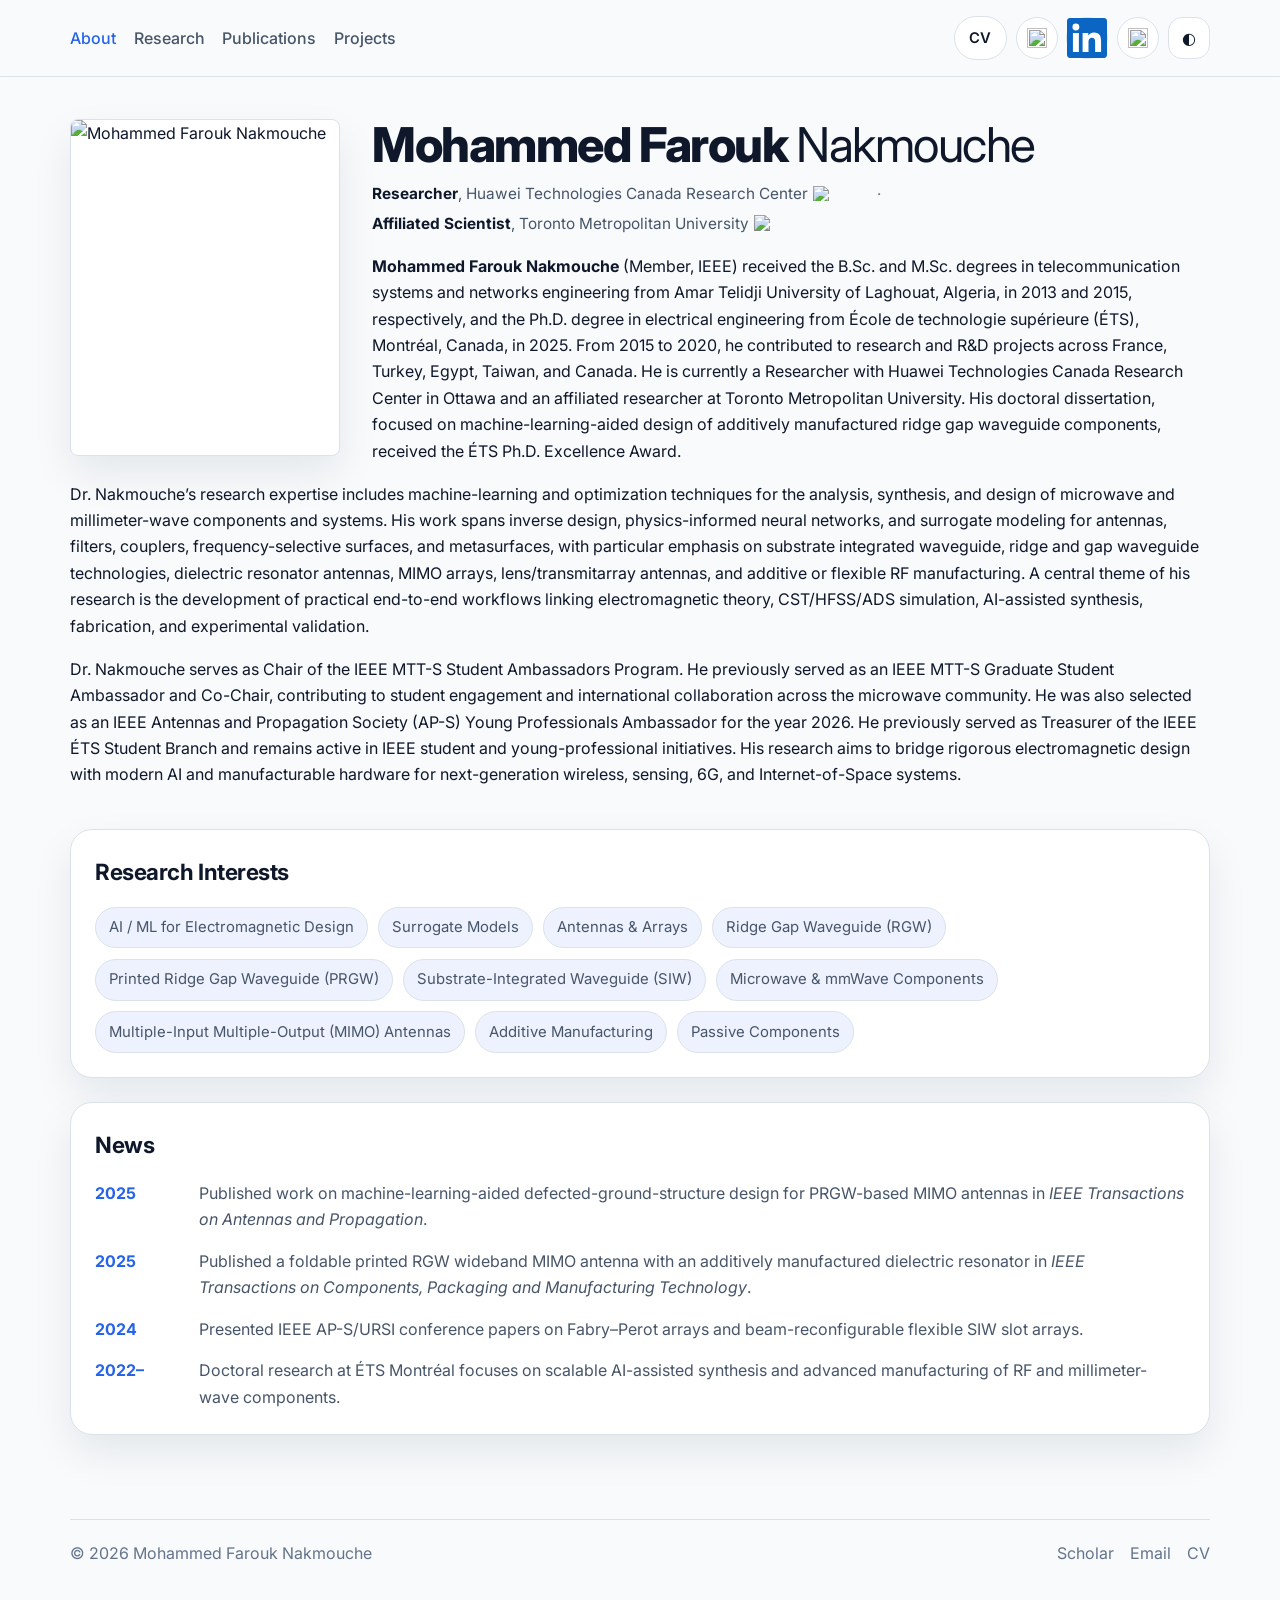
==== commit 34d28dda: "Remove affiliation logo dashes" ====
--- a/index.html
+++ b/index.html
@@ -40,7 +40,6 @@
       color: var(--text);
       font-weight: 700;
     }
-    .logo-separator,
     .affiliation-separator {
       color: var(--muted);
     }
@@ -86,13 +85,11 @@
           <div class="profile-affiliations" aria-label="Current affiliations">
             <span class="profile-affiliation">
               <span><strong>Researcher</strong>, Huawei Technologies Canada Research Center</span>
-              <span class="logo-separator">—</span>
               <img src="https://upload.wikimedia.org/wikipedia/commons/0/07/Huawei_wordmark.svg" alt="Huawei" />
             </span>
             <span class="affiliation-separator">·</span>
             <span class="profile-affiliation">
               <span><strong>Affiliated Scientist</strong>, Toronto Metropolitan University</span>
-              <span class="logo-separator">—</span>
               <img src="https://upload.wikimedia.org/wikipedia/commons/9/9f/TMU_logo.svg" alt="Toronto Metropolitan University" class="tmu-small-logo" />
             </span>
           </div>
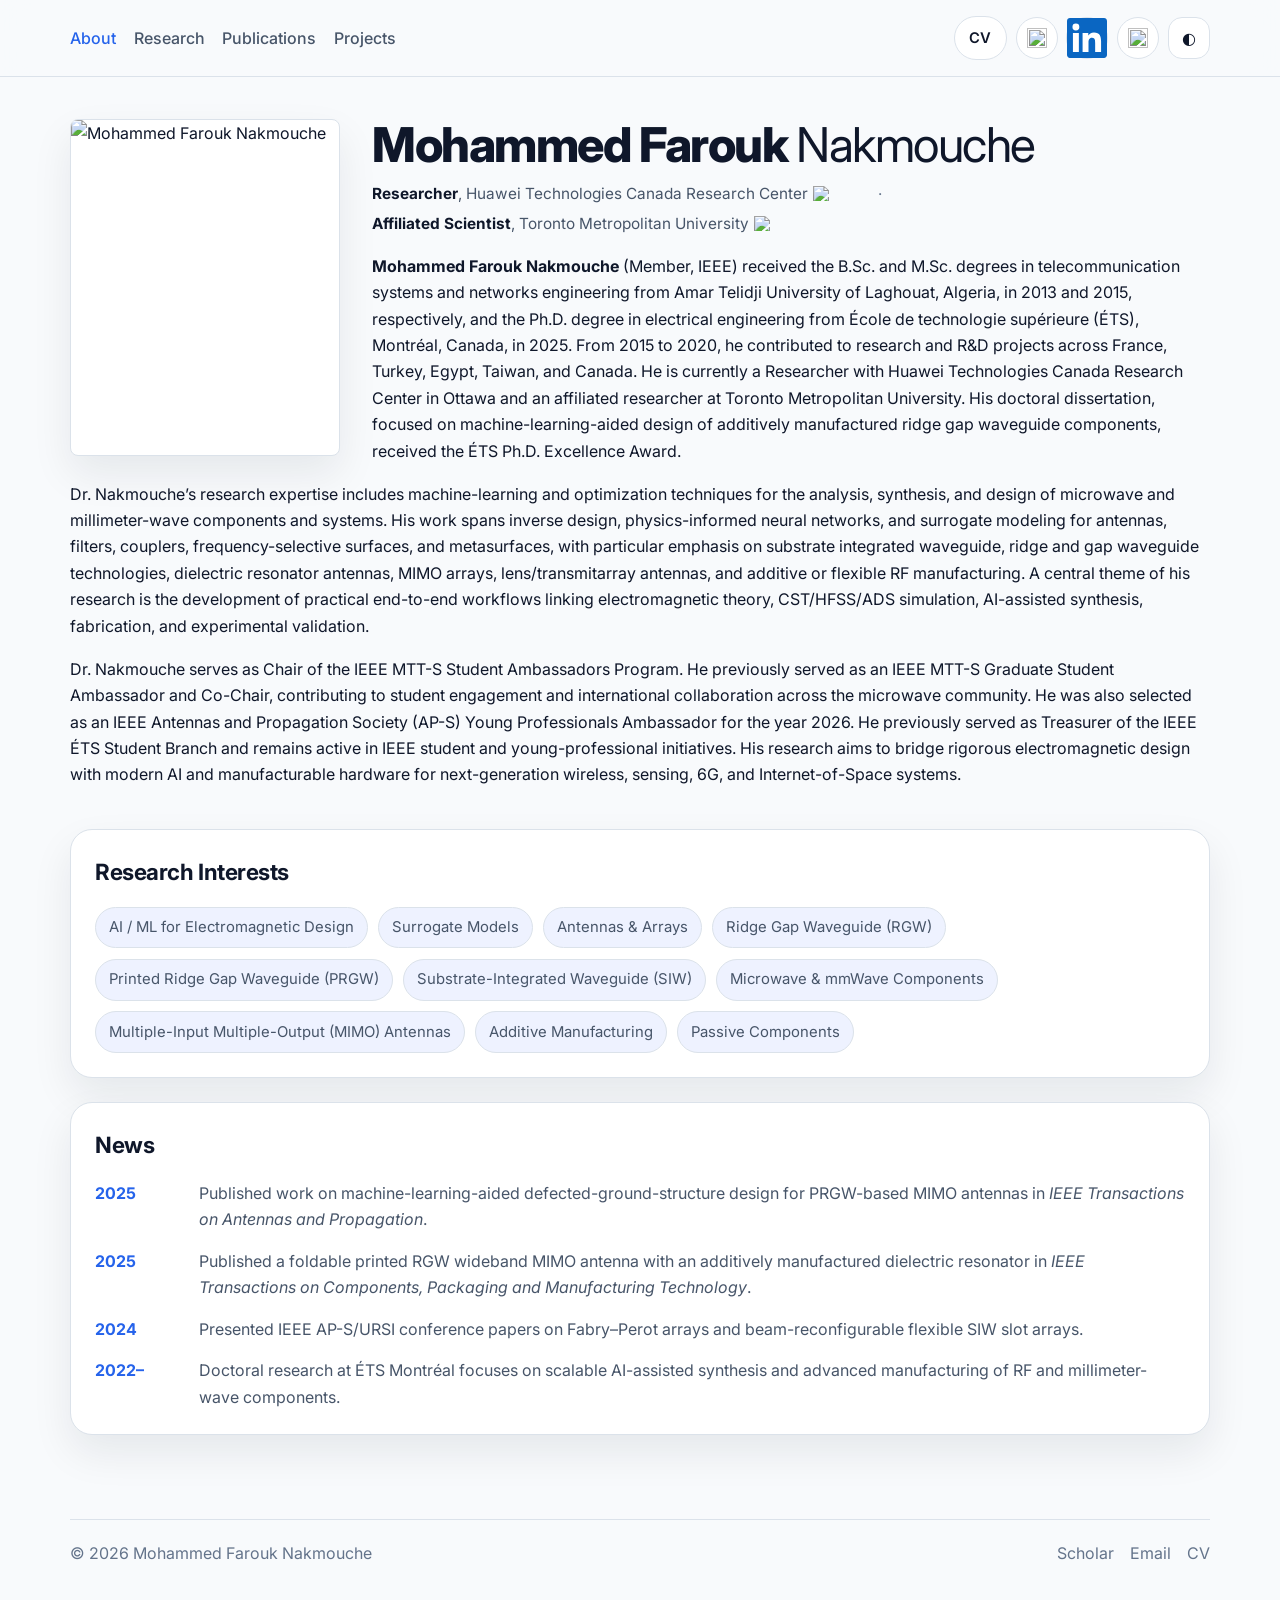
==== commit 4c3340d0: "Match affiliation logo size to text" ====
--- a/index.html
+++ b/index.html
@@ -25,16 +25,13 @@
       align-items: center;
       gap: 0.32rem;
     }
-    .profile-affiliation img {
+    .profile-affiliation img,
+    .profile-affiliation .tmu-small-logo {
       width: auto;
-      height: 15px;
-      max-width: 48px;
+      height: 1em;
+      max-width: 3.2em;
       object-fit: contain;
       flex: 0 0 auto;
-    }
-    .profile-affiliation .tmu-small-logo {
-      height: 17px;
-      max-width: 46px;
     }
     .profile-affiliation strong {
       color: var(--text);
@@ -50,8 +47,8 @@
         gap: 0.42rem;
       }
       .affiliation-separator { display: none; }
-      .profile-affiliation img { height: 14px; max-width: 45px; }
-      .profile-affiliation .tmu-small-logo { height: 16px; max-width: 43px; }
+      .profile-affiliation img,
+      .profile-affiliation .tmu-small-logo { height: 1em; max-width: 3.2em; }
       .profile-name { font-size: clamp(2rem, 11vw, 2.8rem); }
     }
   </style>
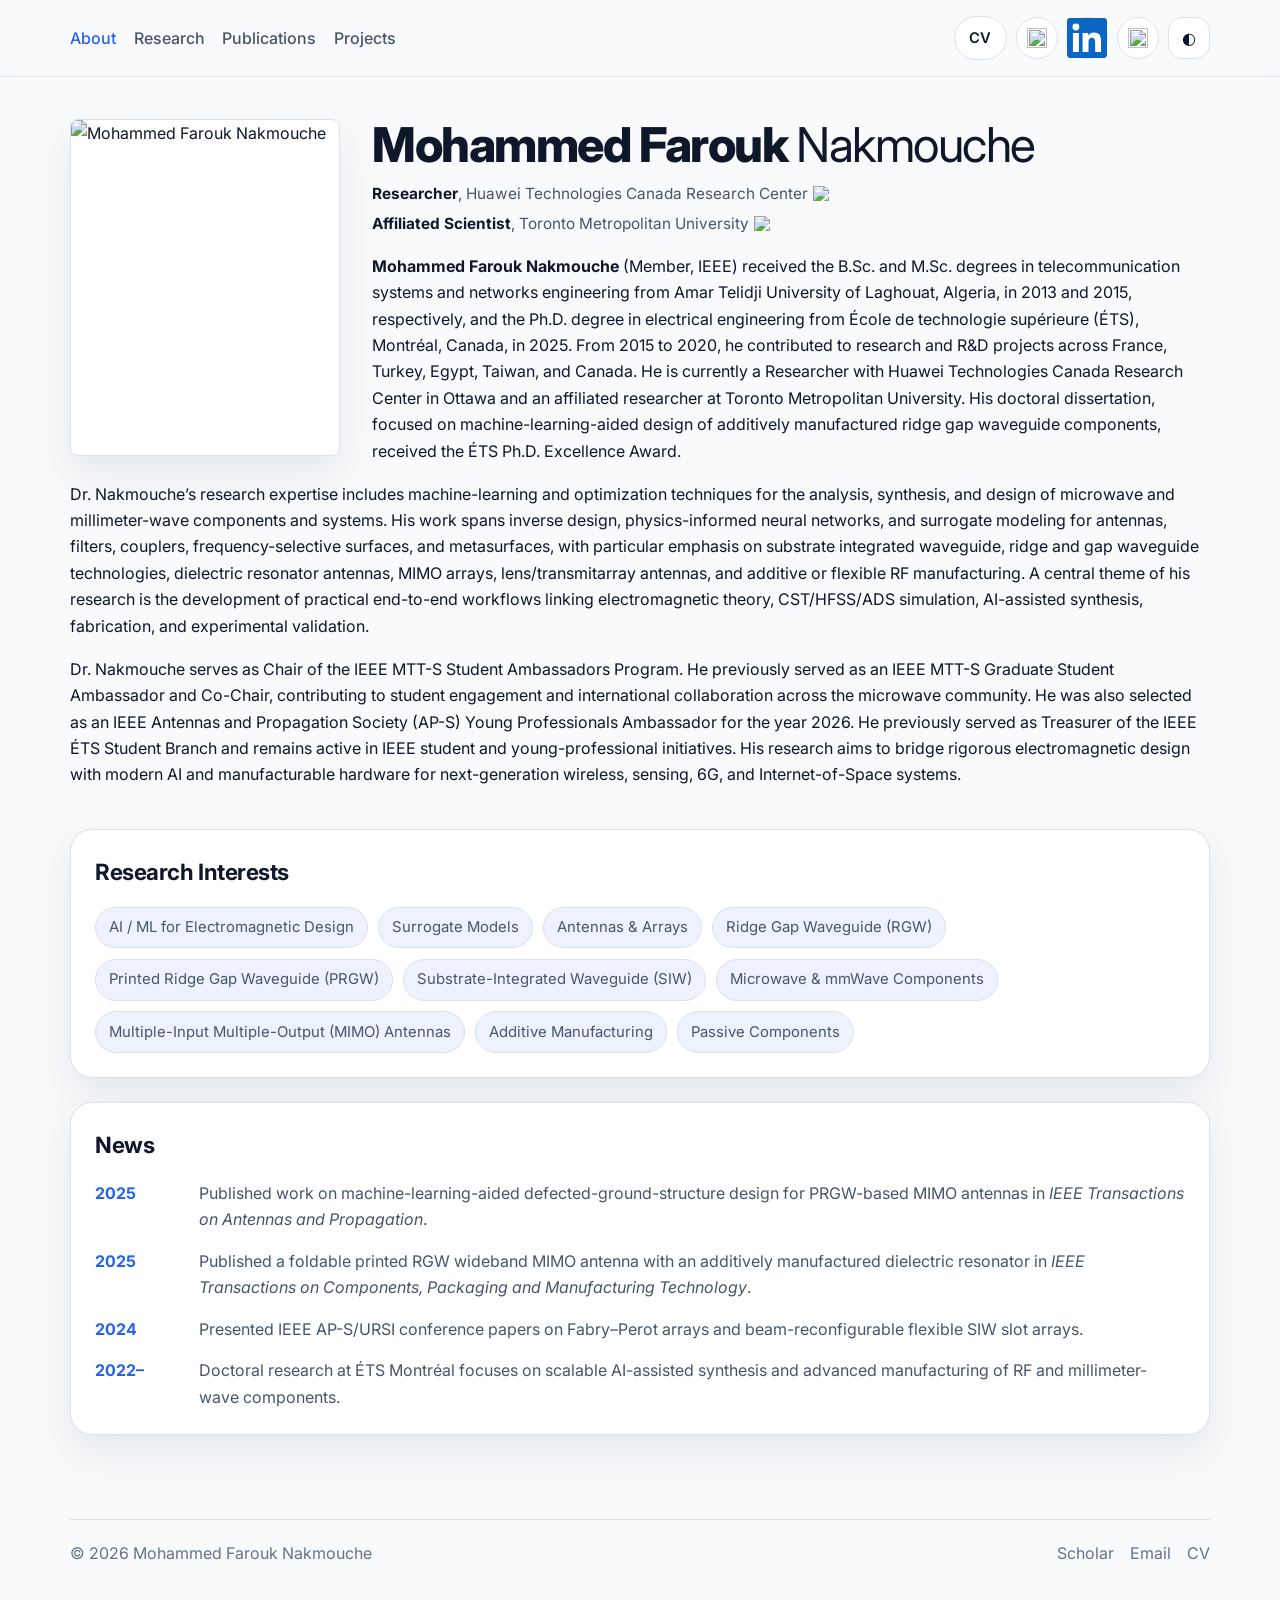
==== commit 081651cf: "Remove affiliation dot separator" ====
--- a/index.html
+++ b/index.html
@@ -37,16 +37,12 @@
       color: var(--text);
       font-weight: 700;
     }
-    .affiliation-separator {
-      color: var(--muted);
-    }
     @media (max-width: 640px) {
       .profile-affiliations {
         flex-direction: column;
         align-items: flex-start;
         gap: 0.42rem;
       }
-      .affiliation-separator { display: none; }
       .profile-affiliation img,
       .profile-affiliation .tmu-small-logo { height: 1em; max-width: 3.2em; }
       .profile-name { font-size: clamp(2rem, 11vw, 2.8rem); }
@@ -84,7 +80,6 @@
               <span><strong>Researcher</strong>, Huawei Technologies Canada Research Center</span>
               <img src="https://upload.wikimedia.org/wikipedia/commons/0/07/Huawei_wordmark.svg" alt="Huawei" />
             </span>
-            <span class="affiliation-separator">·</span>
             <span class="profile-affiliation">
               <span><strong>Affiliated Scientist</strong>, Toronto Metropolitan University</span>
               <img src="https://upload.wikimedia.org/wikipedia/commons/9/9f/TMU_logo.svg" alt="Toronto Metropolitan University" class="tmu-small-logo" />
